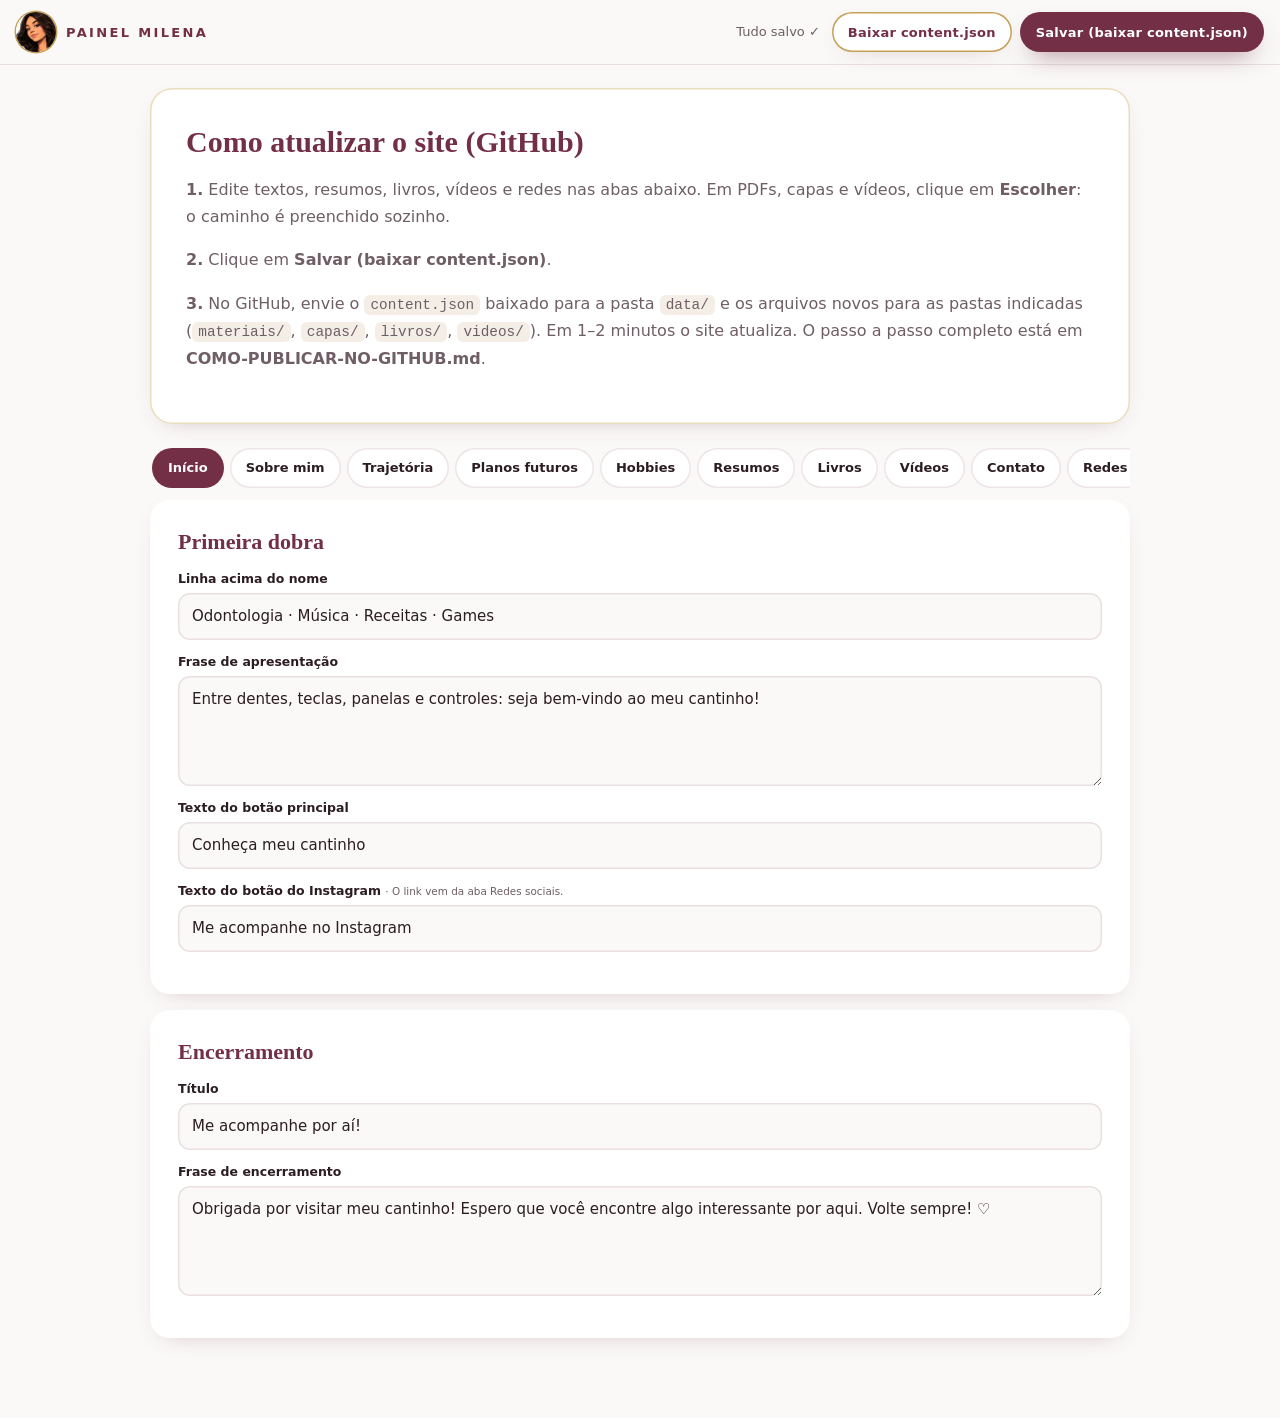
==== admin.html @ fe038698 "primeira versão do site" ====
<!doctype html>
<html lang="pt-BR">
<head>
<meta charset="utf-8">
<meta name="viewport" content="width=device-width, initial-scale=1">
<title>Painel · Milena Heringer</title>
<meta name="robots" content="noindex, nofollow">
<meta http-equiv="Content-Security-Policy" content="default-src 'self'; script-src 'self' https://cdn.jsdelivr.net; style-src 'self' 'unsafe-inline' https://fonts.googleapis.com; font-src https://fonts.gstatic.com; img-src 'self' data: blob: https://i.ytimg.com https://*.supabase.co; connect-src 'self' https://*.supabase.co wss://*.supabase.co https://cdn.jsdelivr.net; frame-src 'none'; object-src 'none'; base-uri 'self'; form-action 'self'">
<link rel="icon" href="assets/favicon.svg" type="image/svg+xml">
<link rel="stylesheet" href="https://fonts.googleapis.com/css2?family=Caveat:wght@700&family=Fraunces:opsz,wght@9..144,600&family=Montserrat:wght@400;500;600;700;800&display=swap">
<link rel="stylesheet" href="css/styles.css?v=5">
<link rel="stylesheet" href="css/admin.css?v=5">
</head>
<body class="admin">
  <header class="a-top">
    <a class="brand" href="index.html" title="Ver o site">
      <span class="brand-dot"><img src="assets/avatar-96.webp" alt="" width="40" height="40"></span>
      <span class="brand-name">Painel <b>Milena</b></span>
    </a>
    <div class="a-actions" id="a-actions" hidden>
      <span class="a-status" id="a-status" aria-live="polite"></span>
      <button class="btn btn-ghost btn-sm" id="btn-export" type="button">Baixar content.json</button>
      <button class="btn btn-wine btn-sm" id="btn-save" type="button">Salvar alterações</button>
      <button class="btn btn-ghost btn-sm" id="btn-logout" type="button" hidden>Sair</button>
    </div>
  </header>

  <main class="a-main">
    <section class="a-card a-login" id="view-login" hidden>
      <h1>Entrar no painel</h1>
      <p>Use o e-mail e a senha cadastrados no Supabase.</p>
      <form id="login-form" autocomplete="on">
        <label>E-mail<input type="email" name="email" required autocomplete="username"></label>
        <label>Senha<input type="password" name="password" required autocomplete="current-password"></label>
        <button class="btn btn-wine" type="submit">Entrar</button>
        <p class="a-error" id="login-error" role="alert"></p>
      </form>
    </section>

    <section class="a-card a-notice" id="view-setup" hidden>
      <h1>Como atualizar o site (GitHub)</h1>
      <p><b>1.</b> Edite textos, resumos, livros, vídeos e redes nas abas abaixo. Em PDFs, capas e vídeos, clique em <b>Escolher</b>: o caminho é preenchido sozinho.</p>
      <p><b>2.</b> Clique em <b>Salvar (baixar content.json)</b>.</p>
      <p><b>3.</b> No GitHub, envie o <code>content.json</code> baixado para a pasta <code>data/</code> e os arquivos novos para as pastas indicadas (<code>materiais/</code>, <code>capas/</code>, <code>livros/</code>, <code>videos/</code>). Em 1–2 minutos o site atualiza. O passo a passo completo está em <b>COMO-PUBLICAR-NO-GITHUB.md</b>.</p>
      <button class="btn btn-wine btn-sm" id="btn-demo" type="button">Editar mesmo assim</button>
    </section>

    <section id="view-editor" hidden>
      <nav class="a-tabs" id="a-tabs" role="tablist" aria-label="Seções do site"></nav>
      <div class="a-panel" id="a-panel" role="tabpanel"></div>
    </section>
  </main>

  <div class="a-toast" id="a-toast" role="status" aria-live="polite"></div>
  <script type="module" src="js/admin.js?v=5"></script>
</body>
</html>
---- css/styles.css ----
/* ───────────────────────── Milena Heringer · identidade ───────────────────────── */
:root {
  --off: #FAF9F7;
  --paper: #FFFFFF;
  --cream: #F4EEE7;
  --blush: #F4E7E9;
  --rose: #D9AEB8;
  --wine: #722F45;
  --wine-2: #5C2337;
  --wine-3: #3F1724;
  --gold: #C5A15A;
  --gold-2: #A8843F;
  --gold-soft: #EADCBC;
  --ink: #2C1D23;
  --muted: #6F5E65;
  --line: rgba(114, 47, 69, .12);
  --shadow: 0 18px 50px -24px rgba(114, 47, 69, .35);
  --shadow-sm: 0 8px 24px -14px rgba(114, 47, 69, .35);
  --r: 22px;
  --f-sans: 'Montserrat', system-ui, -apple-system, 'Segoe UI', sans-serif;
  --f-serif: 'Fraunces', Georgia, 'Times New Roman', serif;
  --f-hand: 'Caveat', 'Segoe Print', cursive;
  --ease: cubic-bezier(.22, .8, .24, 1);
  --nav-h: 68px;
}
*, *::before, *::after { box-sizing: border-box; }
html { scroll-behavior: smooth; scroll-padding-top: calc(var(--nav-h) + 8px); -webkit-text-size-adjust: 100%; }
body {
  margin: 0; background: var(--off); color: var(--ink);
  font: 400 16px/1.7 var(--f-sans); overflow-x: hidden;
  -webkit-font-smoothing: antialiased; text-rendering: optimizeLegibility;
}
img, svg, canvas { display: block; max-width: 100%; }
img { height: auto; }
a { color: var(--wine); }
button { font: inherit; color: inherit; }
::selection { background: var(--gold-soft); color: var(--wine-3); }
:focus-visible { outline: 2.5px solid var(--gold); outline-offset: 3px; border-radius: 8px; }
[hidden] { display: none !important; }
.sr-only { position: absolute; width: 1px; height: 1px; overflow: hidden; clip: rect(0 0 0 0); white-space: nowrap; }
.skip { position: fixed; left: 12px; top: -60px; z-index: 100; background: var(--wine); color: #fff; padding: 10px 16px; border-radius: 999px; text-decoration: none; transition: top .2s; }
.skip:focus { top: 12px; }
.wrap { width: min(1160px, 100% - 32px); margin-inline: auto; }
.section { position: relative; padding: clamp(72px, 11vw, 132px) 0; }
.ic { width: 1em; height: 1em; fill: none; stroke: currentColor; stroke-width: 1.6; stroke-linecap: round; stroke-linejoin: round; flex: none; }
.ic .g { stroke: var(--gold); }
.ic .gf { fill: var(--gold); stroke: none; }
.ic .gfw { fill: currentColor; stroke: none; }

/* ── type ── */
.eyebrow { margin: 0 0 14px; font: 700 12px/1.2 var(--f-sans); letter-spacing: .22em; text-transform: uppercase; color: var(--gold-2); display: inline-flex; align-items: center; gap: 10px; }
.eyebrow::before { content: ""; width: 26px; height: 1.5px; background: currentColor; }
.title { margin: 0 0 18px; font: 600 clamp(30px, 5.2vw, 52px)/1.12 var(--f-serif); color: var(--wine); letter-spacing: -.01em; text-wrap: balance; }
.lead, .lead-block p { margin: 0 0 12px; color: var(--muted); font-size: clamp(16px, 1.6vw, 18px); max-width: 64ch; text-wrap: pretty; }
.hand { font-family: var(--f-hand); font-weight: 700; }
.sec-head { margin-bottom: clamp(32px, 5vw, 56px); }
.sec-head.light .title, .sec-head.light .lead { color: #fff; }
.sec-head.light .lead { color: rgba(255, 255, 255, .82); }
.sec-head.light .eyebrow { color: var(--gold-soft); }

/* ── progress + loader ── */
.progress { position: fixed; inset: 0 0 auto; height: 3px; z-index: 60; pointer-events: none; }
.progress span { display: block; height: 100%; background: linear-gradient(90deg, var(--gold), var(--wine)); transform-origin: 0 50%; transform: scaleX(0); }
.loader { position: fixed; inset: 0; z-index: 90; display: grid; place-items: center; background: var(--off); transition: opacity .6s var(--ease), visibility .6s; }
.loader svg { width: 64px; height: 64px; transform: rotate(-90deg); }
.loader circle { fill: none; stroke: var(--gold); stroke-width: 2; stroke-dasharray: 277; stroke-dashoffset: 277; animation: ring 1.1s var(--ease) forwards, spin 1.4s linear .9s infinite; transform-origin: center; }
.is-loaded .loader { opacity: 0; visibility: hidden; }
@keyframes ring { to { stroke-dashoffset: 40; } }
@keyframes spin { to { transform: rotate(360deg); } }

/* ── nav ── */
.nav {
  position: fixed; inset: 0 0 auto; z-index: 50; height: var(--nav-h);
  display: flex; align-items: center; justify-content: space-between; gap: 16px;
  padding: 0 max(16px, env(safe-area-inset-left)) 0 max(16px, env(safe-area-inset-left));
  transition: background .35s, box-shadow .35s, backdrop-filter .35s;
}
.nav.scrolled { background: rgba(250, 249, 247, .86); backdrop-filter: blur(14px) saturate(1.2); -webkit-backdrop-filter: blur(14px) saturate(1.2); box-shadow: 0 1px 0 var(--line); }
.brand { display: flex; align-items: center; gap: 10px; text-decoration: none; color: var(--wine); position: relative; z-index: 2; }
.brand-dot { width: 40px; height: 40px; border-radius: 50%; overflow: hidden; background: #fff; box-shadow: 0 0 0 1.5px var(--gold); }
.brand-name { font: 600 13px/1 var(--f-sans); letter-spacing: .18em; text-transform: uppercase; }
.brand-name b { font-weight: 800; }
.menu { display: flex; gap: 2px; }
.menu a { position: relative; padding: 8px 12px; font: 600 13px/1 var(--f-sans); color: var(--ink); text-decoration: none; border-radius: 999px; transition: color .25s, background .25s; }
.menu a::after { content: ""; position: absolute; left: 50%; bottom: 2px; width: 5px; height: 5px; background: var(--gold); transform: translateX(-50%) rotate(45deg) scale(0); transition: transform .3s var(--ease); }
.menu a:hover { color: var(--wine); background: rgba(114, 47, 69, .06); }
.menu a.active { color: var(--wine); }
.menu a.active::after { transform: translateX(-50%) rotate(45deg) scale(1); }
.burger { display: none; position: relative; z-index: 2; width: 44px; height: 44px; border: 0; background: #fff; border-radius: 50%; box-shadow: var(--shadow-sm); cursor: pointer; }
.burger span { position: absolute; left: 13px; right: 13px; height: 2px; background: var(--wine); border-radius: 2px; transition: transform .35s var(--ease), opacity .2s; }
.burger span:nth-child(1) { top: 15px; } .burger span:nth-child(2) { top: 21px; } .burger span:nth-child(3) { top: 27px; right: 19px; }
.menu-open .burger span:nth-child(1) { transform: translateY(6px) rotate(45deg); }
.menu-open .burger span:nth-child(2) { opacity: 0; }
.menu-open .burger span:nth-child(3) { transform: translateY(-6px) rotate(-45deg); right: 13px; }

@media (max-width: 1040px) {
  .burger { display: block; }
  .menu {
    position: fixed; inset: 0; z-index: 1; flex-direction: column; justify-content: center; gap: 4px;
    padding: 90px 28px 40px; background: var(--off);
    background-image: radial-gradient(circle at 85% 10%, var(--blush), transparent 45%);
    opacity: 0; visibility: hidden; transition: opacity .35s var(--ease), visibility .35s;
  }
  .menu a { font: 600 clamp(26px, 7vw, 34px)/1.15 var(--f-serif); padding: 10px 6px; color: var(--wine); transform: translateY(14px); opacity: 0; transition: transform .45s var(--ease), opacity .45s; border-radius: 12px; }
  .menu a::after { left: auto; right: 8px; top: 50%; bottom: auto; transform: translateY(-50%) rotate(45deg) scale(0); }
  .menu a.active::after { transform: translateY(-50%) rotate(45deg) scale(1); }
  .menu-open .menu { opacity: 1; visibility: visible; }
  .menu-open .menu a { transform: none; opacity: 1; }
  .menu-open .menu a:nth-child(2) { transition-delay: .03s; } .menu-open .menu a:nth-child(3) { transition-delay: .06s; }
  .menu-open .menu a:nth-child(4) { transition-delay: .09s; } .menu-open .menu a:nth-child(5) { transition-delay: .12s; }
  .menu-open .menu a:nth-child(6) { transition-delay: .15s; } .menu-open .menu a:nth-child(7) { transition-delay: .18s; }
  .menu-open .menu a:nth-child(8) { transition-delay: .21s; }
  .menu-open { overflow: hidden; }
}

/* ── buttons ── */
.btn {
  --bg: var(--wine); position: relative; display: inline-flex; align-items: center; justify-content: center; gap: 10px;
  min-height: 52px; padding: 0 24px; border-radius: 999px; border: 0; cursor: pointer;
  font: 700 14px/1 var(--f-sans); letter-spacing: .02em; text-decoration: none; isolation: isolate; overflow: hidden;
  transition: transform .35s var(--ease), box-shadow .35s var(--ease), color .3s, background .3s;
}
.btn .ic { font-size: 18px; transition: transform .35s var(--ease); }
.btn-wine { background: var(--wine); color: #fff; box-shadow: 0 12px 26px -12px rgba(114, 47, 69, .7); }
.btn-wine::before { content: ""; position: absolute; inset: 0; z-index: -1; background: var(--wine-2); transform: translateY(101%); transition: transform .4s var(--ease); }
.btn-wine:hover::before { transform: none; }
.btn-wine:hover .ic { transform: translateX(4px); }
.btn-ghost { background: #fff; color: var(--wine); box-shadow: inset 0 0 0 1.5px var(--gold), var(--shadow-sm); }
.btn-ghost:hover { background: var(--gold); color: #fff; }
.btn:hover { transform: translateY(-2px); }
.btn:active { transform: translateY(0) scale(.98); }
.btn-sm { min-height: 40px; padding: 0 16px; font-size: 13px; }
.btn-ic { display: inline-flex; }

/* ── hero ── */
.hero { position: relative; min-height: 100svh; display: grid; align-items: center; padding: calc(var(--nav-h) + 28px) 0 72px; overflow: hidden;
  background: radial-gradient(ellipse 70% 60% at 50% 42%, #fff 0%, rgba(255, 255, 255, 0) 70%), var(--off); }
.hero-pattern { position: absolute; inset: -20%; opacity: .5; pointer-events: none;
  background-image: url("../assets/pattern.svg"); background-size: 260px; animation: drift 60s linear infinite;
  -webkit-mask-image: radial-gradient(circle at 50% 45%, transparent 22%, #000 70%); mask-image: radial-gradient(circle at 50% 45%, transparent 22%, #000 70%); }
@keyframes drift { to { transform: translate(260px, -260px); } }
.hero-inner { position: relative; width: min(1160px, 100% - 32px); margin-inline: auto; display: grid; gap: clamp(28px, 5vw, 64px); justify-items: center; text-align: center; }
.portrait { --s: min(68vw, 380px); position: relative; width: var(--s); height: var(--s); }
.portrait-glow { position: absolute; inset: -30%; border-radius: 50%; background: radial-gradient(circle, rgba(114, 47, 69, .12), rgba(114, 47, 69, 0) 62%); }
.portrait-disc { position: absolute; inset: 0; border-radius: 50%; background: #fff; box-shadow: 0 30px 70px -30px rgba(114, 47, 69, .45); transform: scale(.9); opacity: 0; transition: transform 1.1s var(--ease), opacity .9s; }
.portrait-ring, .portrait-orbit { position: absolute; inset: -4.5%; width: 109%; height: 109%; overflow: visible; transform: rotate(-90deg); }
.portrait-ring circle { fill: none; stroke: var(--gold); stroke-width: 1.1; stroke-linecap: round; stroke-dasharray: 616; stroke-dashoffset: 616; transition: stroke-dashoffset 1.6s var(--ease) .25s; }
.portrait-orbit { inset: -8%; width: 116%; height: 116%; animation: orbit 80s linear infinite; }
.portrait-orbit circle { fill: none; stroke: var(--gold); stroke-width: .8; stroke-dasharray: .1 6; stroke-linecap: round; opacity: 0; transition: opacity 1.2s 1.2s; }
@keyframes orbit { to { transform: rotate(270deg); } }
.doll { position: absolute; inset: 0; width: 100%; height: 100%; opacity: 0; transform: translateY(14px); transition: opacity 1.1s var(--ease) .35s, transform 1.4s var(--ease) .3s; }
.orbit { position: absolute; inset: 0; animation: orbit-spin 48s linear infinite; }
.badge > i { display: grid; place-items: center; animation: orbit-spin 48s linear infinite reverse; }
@keyframes orbit-spin { to { transform: rotate(360deg); } }
.badge { position: absolute; left: calc(50% + var(--x) * var(--s)); top: calc(50% + var(--y) * var(--s)); translate: -50% -50%; width: clamp(44px, 12vw, 58px); aspect-ratio: 1; display: grid; place-items: center; border-radius: 50%; background: #fff; color: var(--wine);
  box-shadow: inset 0 0 0 1.2px rgba(197, 161, 90, .9), 0 10px 26px -12px rgba(114, 47, 69, .45); font-size: clamp(22px, 5.6vw, 28px);
  opacity: 0; transform: scale(.7); transition: opacity .7s var(--ease), transform .9s var(--ease); }
.badge .ic { animation: bob 5s ease-in-out infinite; }
/* four badges evenly placed on a circle (radius .62 × portrait size) */
.b1 { --x: -.41; --y: -.41; } .b2 { --x: .41; --y: -.41; } .b3 { --x: -.41; --y: .41; } .b4 { --x: .41; --y: .41; }
.portrait { margin-block: calc(var(--s) * .2 + 6px); }
.b2 .ic { animation-delay: -1.2s; } .b3 .ic { animation-delay: -2.5s; } .b4 .ic { animation-delay: -3.7s; }
@keyframes bob { 50% { transform: translateY(-4px); } }
.is-loaded .portrait-disc { transform: none; opacity: 1; }
.is-loaded .portrait-ring circle { stroke-dashoffset: 0; }
.is-loaded .portrait-orbit circle { opacity: .6; }
.is-loaded .doll { opacity: 1; transform: none; }
.is-loaded .badge { opacity: 1; transform: none; }
.is-loaded .b1 { transition-delay: 1.3s; } .is-loaded .b2 { transition-delay: 1.5s; } .is-loaded .b3 { transition-delay: 1.7s; } .is-loaded .b4 { transition-delay: 1.9s; }

.hero-text { max-width: 560px; }
.kicker { margin: 0 0 14px; font: 700 11px/1.4 var(--f-sans); letter-spacing: .26em; text-transform: uppercase; color: var(--gold-2); }
.name { margin: 0; font: 800 clamp(40px, 13.4vw, 100px)/1.04 var(--f-sans); letter-spacing: .04em; text-transform: uppercase; color: var(--wine); white-space: nowrap; }
.name span { display: block; width: max-content; margin-inline: auto; }
@media (min-width: 900px) { .name span { margin-inline: 0; } }
.js .name span { opacity: 0; transform: translateY(.35em); transition: opacity 1s var(--ease), transform 1.1s var(--ease); }
.js .name span:nth-child(2) { transition-delay: .14s; }
.is-loaded .name span { opacity: 1; transform: none; }
.rule { display: flex; align-items: center; gap: 12px; margin: 22px auto 20px; width: min(100%, 420px); }
.rule i { flex: 1; height: 1.5px; background: var(--gold); transform: scaleX(0); transition: transform 1s var(--ease) .6s; }
.rule i:first-child { transform-origin: 100% 50%; } .rule i:last-child { transform-origin: 0 50%; }
.rule b { width: 9px; height: 9px; background: var(--gold); transform: rotate(45deg) scale(0); transition: transform .6s var(--ease) 1.1s; }
.is-loaded .rule i { transform: none; } .is-loaded .rule b { transform: rotate(45deg); }
.phrase { margin: 0 auto 28px; font: 500 italic clamp(19px, 2.6vw, 25px)/1.45 var(--f-serif); color: var(--ink); max-width: 30ch; text-wrap: balance; }
.hero-cta { display: flex; flex-wrap: wrap; gap: 12px; justify-content: center; }
.hero-cta .btn { flex: 1 1 220px; max-width: 300px; }
.scroll-hint { position: absolute; left: 50%; bottom: 22px; width: 26px; height: 42px; margin-left: -13px; border-radius: 20px; box-shadow: inset 0 0 0 1.5px var(--gold); }
.scroll-hint span { position: absolute; left: 50%; top: 9px; width: 4px; height: 8px; margin-left: -2px; border-radius: 2px; background: var(--wine); animation: wheel 2s var(--ease) infinite; }
@media (max-width: 899px) { .scroll-hint { display: none; } }
@keyframes wheel { 0% { opacity: 0; transform: translateY(-4px); } 30% { opacity: 1; } 80%, 100% { opacity: 0; transform: translateY(12px); } }

@media (min-width: 900px) {
  .hero-inner { grid-template-columns: minmax(0, 1fr) minmax(0, 1.05fr); justify-items: start; text-align: left; align-items: center; }
  .portrait { --s: min(30vw, 440px); justify-self: center; }
  .name { font-size: clamp(56px, 6.6vw, 104px); }
  .rule { margin-left: 0; }
  .phrase { margin-left: 0; }
  .hero-cta { justify-content: flex-start; }
}

/* ── reveal on scroll ── */
.js .reveal { opacity: 0; transform: translateY(26px); transition: opacity .9s var(--ease), transform .9s var(--ease); }
.js .reveal.in { opacity: 1; transform: none; }

/* ── about / diary ── */
.about { background: linear-gradient(var(--off), var(--cream)); }
.about-grid { display: grid; gap: clamp(40px, 6vw, 72px); align-items: start; }
.polaroid { position: relative; margin: 0 auto; width: min(82%, 380px); padding: 14px 14px 56px; background: #fff; box-shadow: var(--shadow); transform: rotate(-3deg); transition: transform .6s var(--ease); }
.js .polaroid.reveal { transform: rotate(-3deg) translateY(26px); }
.js .polaroid.reveal.in { transform: rotate(-3deg); }
.polaroid:hover, .js .polaroid.reveal.in:hover { transform: rotate(-1deg) translateY(-4px); }
.polaroid img { width: 100%; aspect-ratio: 4 / 5; object-fit: cover; object-position: 50% 18%; background: var(--blush); }
.polaroid figcaption { position: absolute; left: 0; right: 0; bottom: 12px; text-align: center; font: 700 26px/1 var(--f-hand); color: var(--wine); }
.tape { position: absolute; top: -14px; left: 50%; width: 110px; height: 30px; margin-left: -55px; transform: rotate(4deg); background: rgba(197, 161, 90, .38);
  -webkit-mask: linear-gradient(90deg, transparent 0 4px, #000 4px calc(100% - 4px), transparent 0); mask: linear-gradient(90deg, transparent 0 4px, #000 4px calc(100% - 4px), transparent 0); }
.diary { position: relative; padding: clamp(26px, 4vw, 48px); background: #fff; border-radius: 6px 26px 26px 6px; box-shadow: var(--shadow);
  background-image: repeating-linear-gradient(transparent 0 33px, rgba(114, 47, 69, .07) 33px 34px); background-position: 0 14px; }
.diary::before { content: ""; position: absolute; left: 22px; top: 0; bottom: 0; width: 1.5px; background: rgba(217, 174, 184, .8); }
.diary > * { position: relative; padding-left: 18px; }
.diary h2 { margin: 0 0 8px; font-size: clamp(40px, 7vw, 58px); line-height: 1; color: var(--wine); }
.diary-text p { margin: 0 0 14px; line-height: 34px; color: var(--ink); }
.diary-text p:first-child::first-letter { font: 600 2.4em/1 var(--f-serif); color: var(--wine); float: left; margin: 2px 8px 0 0; }
.stickers { display: flex; flex-wrap: wrap; gap: 10px; list-style: none; margin: 22px 0 10px; }
.stickers li { padding: 7px 14px; border-radius: 999px; font: 600 13px/1.2 var(--f-sans); background: var(--blush); color: var(--wine); transform: rotate(var(--rot, 0deg)); transition: transform .35s var(--ease), background .3s; }
.stickers li:nth-child(3n+2) { background: var(--gold-soft); color: var(--wine-3); }
.stickers li:nth-child(3n) { background: #fff; box-shadow: inset 0 0 0 1.5px var(--rose); }
.stickers li:hover { transform: rotate(0) translateY(-3px); }
.sign { margin: 18px 0 0; text-align: right; font: 700 28px/1 var(--f-hand); color: var(--gold-2); }
@media (min-width: 900px) {
  .about-grid { grid-template-columns: minmax(0, 5fr) minmax(0, 7fr); }
  .polaroid { margin-top: 30px; width: min(100%, 420px); position: sticky; top: calc(var(--nav-h) + 40px); }
}

/* ── journey ── */
.journey { background: var(--wine); color: #fff; overflow: hidden; }
.journey::before { content: ""; position: absolute; inset: 0; background: radial-gradient(ellipse 60% 50% at 50% 0%, rgba(255, 255, 255, .1), transparent 70%), radial-gradient(ellipse 70% 60% at 50% 110%, rgba(0, 0, 0, .25), transparent 70%); }
.journey-pattern { position: absolute; inset: 0; opacity: .09; background-image: url("../assets/pattern-light.svg"); background-size: 220px; }
.journey .wrap { position: relative; }
.timeline { position: relative; display: grid; gap: 22px; }
.tl-card { position: relative; padding: 26px; border-radius: var(--r); background: rgba(255, 255, 255, .06); box-shadow: inset 0 0 0 1px rgba(255, 255, 255, .12);
  backdrop-filter: blur(4px); transition: transform .45s var(--ease), background .4s, box-shadow .4s; }
.tl-card:hover { transform: translateY(-4px); background: rgba(255, 255, 255, .09); box-shadow: inset 0 0 0 1px rgba(197, 161, 90, .55); }
.tl-ic { width: 52px; height: 52px; border-radius: 16px; display: grid; place-items: center; font-size: 26px; color: var(--wine); background: #fff; margin-bottom: 18px; box-shadow: 0 10px 24px -10px rgba(0, 0, 0, .5); }
.tl-tag { display: block; margin-bottom: 6px; font: 700 11px/1.3 var(--f-sans); letter-spacing: .2em; text-transform: uppercase; color: var(--gold-soft); }
.tl-card h3 { margin: 0 0 10px; font: 600 clamp(21px, 2.4vw, 26px)/1.25 var(--f-serif); color: #fff; }
.tl-card p { margin: 0; color: rgba(255, 255, 255, .82); }
.tl-feature { background: #fff; color: var(--ink); box-shadow: 0 30px 60px -30px rgba(0, 0, 0, .6); }
.tl-feature:hover { background: #fff; box-shadow: 0 30px 60px -30px rgba(0, 0, 0, .6), inset 0 0 0 1.5px var(--gold); }
.tl-feature h3 { color: var(--wine); } .tl-feature p { color: var(--muted); } .tl-feature .tl-tag { color: var(--gold-2); }
.tl-feature .tl-ic { background: var(--wine); color: #fff; }
.seal { position: relative; margin: 0 0 14px; float: right; display: inline-flex; align-items: center; gap: 8px; padding: 8px 14px; border-radius: 999px;
  background: linear-gradient(135deg, var(--gold), var(--gold-2)); color: #fff; font: 700 11px/1 var(--f-sans); letter-spacing: .08em; text-transform: uppercase; box-shadow: 0 8px 18px -8px rgba(168, 132, 63, .9); }
.seal .ic { font-size: 14px; }
.counter { display: flex; align-items: baseline; gap: 12px; margin: 2px 0 16px; }
.counter strong { font: 800 clamp(64px, 10vw, 96px)/.9 var(--f-sans); color: var(--gold); }
.counter span { font: 600 16px/1.3 var(--f-sans); color: #fff; max-width: 18ch; }
.unis { display: grid; grid-template-columns: repeat(auto-fit, minmax(150px, 1fr)); gap: 12px; margin-top: 18px; }
.uni { padding: 16px; border-radius: 16px; background: rgba(255, 255, 255, .95); color: var(--ink); transition: transform .35s var(--ease); }
.uni:hover { transform: translateY(-3px) rotate(-.6deg); }
.uni b { display: block; font: 800 18px/1.15 var(--f-sans); color: var(--wine); letter-spacing: .02em; }
.uni small { display: block; margin-top: 4px; font-size: 12.5px; line-height: 1.35; color: var(--muted); }
.uni em { display: inline-block; margin-top: 8px; padding: 4px 9px; border-radius: 999px; font: 700 10.5px/1 var(--f-sans); font-style: normal; letter-spacing: .06em; color: var(--gold-2); background: #FBF4E4; }
.partner { display: flex; align-items: center; gap: 18px; flex-wrap: wrap; }
.partner-logo { width: 72px; height: 72px; border-radius: 18px; background: #fff; display: grid; place-items: center; overflow: hidden; color: var(--wine); font-size: 36px; }
.partner-logo img { width: 100%; height: 100%; object-fit: contain; padding: 8px; }
.partner-body { flex: 1 1 200px; }
.role { color: #fff; font-weight: 800; }
.coupon { position: relative; margin-top: 20px; display: flex; align-items: center; gap: 14px 18px; flex-wrap: wrap; padding: 18px 20px; border-radius: 18px;
  background: #fff; color: var(--ink); box-shadow: 0 20px 40px -24px rgba(0, 0, 0, .6); }
.coupon::before, .coupon::after { content: ""; position: absolute; top: 50%; width: 18px; height: 18px; margin-top: -9px; border-radius: 50%; background: var(--wine); }
.coupon::before { left: -9px; } .coupon::after { right: -9px; }
.coupon-main { flex: 1 1 180px; padding-left: 4px; border-left: 0; }
.coupon-label { display: block; font: 700 10.5px/1.2 var(--f-sans); letter-spacing: .18em; text-transform: uppercase; color: var(--gold-2); }
.coupon-code { display: inline-block; margin: 6px 0 4px; padding: 4px 12px; border-radius: 10px; border: 1.5px dashed var(--gold); font: 800 clamp(20px, 3vw, 26px)/1.2 var(--f-sans); letter-spacing: .12em; color: var(--wine); }
.coupon small { display: block; font-size: 13px; line-height: 1.45; color: var(--muted); }
.coupon-copy.done { background: var(--gold-2); }
.partner-link { margin-top: 14px; }
@media (min-width: 900px) {
  .timeline { grid-template-columns: repeat(6, 1fr); }
  .tl-tech { grid-column: span 2; }
  .tl-approvals { grid-column: span 4; }
  .tl-contest { grid-column: span 3; }
  .tl-contest h3 { font-size: clamp(22px, 2.4vw, 30px); }
  .tl-partner { grid-column: span 3; }
  .tl-approvals .unis { grid-template-columns: repeat(2, 1fr); }
}

/* ── future ── */
.future { background: var(--off); overflow: hidden; }
.future-grid { display: grid; gap: clamp(36px, 6vw, 80px); align-items: center; }
.future-text p { margin: 0 0 14px; color: var(--ink); max-width: 60ch; }
.future-text p:last-of-type { font: 500 italic 20px/1.5 var(--f-serif); color: var(--wine); }
.future-art { position: relative; aspect-ratio: 500 / 520; width: min(100%, 520px); margin-inline: auto; }
.future-art svg { width: 100%; height: 100%; overflow: visible; }
.future-art .path { fill: none; stroke: var(--gold); stroke-width: 2; stroke-dasharray: 4 8; stroke-linecap: round; }
.future-art .draw { stroke-dasharray: var(--len); stroke-dashoffset: var(--len); transition: stroke-dashoffset 2.2s var(--ease); }
.future-art.in .draw { stroke-dashoffset: 0; }
.future-art .step { opacity: 0; transform: translateY(8px); transition: opacity .7s var(--ease), transform .7s var(--ease); }
.future-art.in .step { opacity: 1; transform: none; }
.step-label { font: 600 13px/1.3 var(--f-sans); color: var(--wine); background: rgba(255, 255, 255, .9); padding: 5px 9px; border-radius: 10px; display: inline-block; box-shadow: 0 4px 12px -6px rgba(114, 47, 69, .35); }
.step-label.dream { background: var(--wine); color: #fff; font-weight: 700; }
.plan-card { margin-top: 26px; display: flex; align-items: center; gap: 16px; padding: 18px 20px; border-radius: 18px; background: #fff; text-decoration: none; color: var(--ink);
  box-shadow: inset 0 0 0 1.5px var(--gold-soft), var(--shadow-sm); transition: transform .35s var(--ease), box-shadow .35s; }
.plan-card:hover { transform: translateY(-3px); box-shadow: inset 0 0 0 1.5px var(--gold), var(--shadow); }
.plan-card b { display: block; color: var(--wine); font-weight: 700; }
.plan-card small { display: block; color: var(--muted); font-size: 13.5px; line-height: 1.45; }
.plan-ic { width: 48px; height: 48px; flex: none; border-radius: 14px; display: grid; place-items: center; background: var(--wine); color: #fff; font-size: 24px; }
.plan-ic .ic .gf { fill: var(--gold-soft); }
.plan-go { margin-left: auto; color: var(--gold-2); font-size: 20px; }
@media (min-width: 900px) { .future-grid { grid-template-columns: 1fr 1fr; } }

/* ── hobbies (bento) ── */
.hobbies { background: linear-gradient(var(--off), var(--blush) 140%); }
.bento { display: grid; gap: 16px; grid-template-columns: 1fr; }
.hobby { position: relative; overflow: hidden; padding: 26px; border-radius: var(--r); background: #fff; box-shadow: var(--shadow-sm);
  transition: transform .45s var(--ease), box-shadow .45s var(--ease); isolation: isolate; }
.hobby:hover { transform: translateY(-5px); box-shadow: var(--shadow); }
.hobby::after { content: ""; position: absolute; z-index: -1; width: 220px; height: 220px; right: -70px; top: -70px; border-radius: 50%; background: var(--blush); transition: transform .6s var(--ease); }
.hobby:hover::after { transform: scale(1.15); }
.hobby-ic { width: 60px; height: 60px; border-radius: 18px; display: grid; place-items: center; font-size: 32px; color: var(--wine); background: #fff; box-shadow: inset 0 0 0 1.5px var(--gold-soft); margin-bottom: 18px; transition: transform .5s var(--ease); }
.hobby:hover .hobby-ic { transform: rotate(-8deg) scale(1.06); }
.hobby h3 { margin: 0 0 10px; font: 600 26px/1.15 var(--f-serif); color: var(--wine); }
.hobby p { margin: 0; color: var(--muted); font-size: 15.5px; }
.hobby-fun { margin-top: 18px; }
.hobby--wine { background: var(--wine); }
.hobby--wine::after { background: rgba(255, 255, 255, .06); }
.hobby--wine h3 { color: #fff; } .hobby--wine p { color: rgba(255, 255, 255, .82); }
.hobby--wine .hobby-ic { background: rgba(255, 255, 255, .1); color: #fff; box-shadow: inset 0 0 0 1.5px rgba(197, 161, 90, .6); }
.hobby--cream { background: var(--cream); } .hobby--cream::after { background: #fff; }
.keys { display: flex; gap: 4px; height: 78px; user-select: none; -webkit-user-select: none; touch-action: manipulation; }
.key { flex: 1; position: relative; border: 0; border-radius: 0 0 8px 8px; background: #fff; box-shadow: inset 0 -4px 0 rgba(114, 47, 69, .12), 0 2px 6px rgba(0, 0, 0, .15); cursor: pointer; transition: transform .08s, background .2s; }
.key span { position: absolute; left: 0; right: 0; bottom: 7px; font: 700 10px/1 var(--f-sans); color: var(--wine); opacity: .55; }
.key.on, .key:active { transform: translateY(2px); background: var(--gold-soft); }
.hint { display: block; margin-top: 8px; font: 700 18px/1 var(--f-hand); color: var(--gold-soft); }
.hobby--cream .hint, .hobby:not(.hobby--wine) .hint { color: var(--gold-2); }
.pad-btns { display: flex; gap: 10px; }
.pad-btns button { width: 42px; height: 42px; border-radius: 50%; border: 0; cursor: pointer; font: 800 13px/1 var(--f-sans); color: #fff; background: var(--wine); box-shadow: 0 4px 0 var(--wine-3); transition: transform .08s, box-shadow .08s; }
.pad-btns button:nth-child(2) { background: var(--gold); box-shadow: 0 4px 0 var(--gold-2); }
.pad-btns button:nth-child(3) { background: var(--rose); box-shadow: 0 4px 0 #b88893; }
.pad-btns button:active, .pad-btns button.on { transform: translateY(4px); box-shadow: 0 0 0 transparent; }
.pad-score { margin-left: auto; align-self: center; font: 700 22px/1 var(--f-hand); color: var(--wine); }
/* tooth-brushing mini game */
.tooth-game { max-width: 460px; margin-top: 16px; border-radius: 18px; background: #fff; box-shadow: inset 0 0 0 1.5px var(--gold-soft); overflow: hidden; }
.tg-svg { width: 100%; height: auto; touch-action: none; cursor: grab; user-select: none; -webkit-user-select: none; }
.brushing .tg-svg { cursor: grabbing; }
.tg-brush { transition: transform .45s var(--ease); filter: drop-shadow(0 4px 6px rgba(114, 47, 69, .25)); }
.brushing .tg-brush { transition: none; }
[data-spot] { transform-box: fill-box; transform-origin: center; transition: opacity .2s, transform .2s; }
.tg-face { transition: opacity .5s var(--ease); }
.tg-face.happy, .tg-sparkles { opacity: 0; }
.clean .tg-face.sad { opacity: 0; } .clean .tg-face.happy { opacity: 1; }
.tg-sparkles path { transform-box: fill-box; transform-origin: center; }
.clean .tg-sparkles { opacity: 1; transition: opacity .6s; }
.clean .tg-sparkles path { animation: twinkle 1.6s ease-in-out infinite; }
.clean .tg-sparkles path:nth-child(2) { animation-delay: -.4s; } .clean .tg-sparkles path:nth-child(3) { animation-delay: -.8s; } .clean .tg-sparkles path:nth-child(4) { animation-delay: -1.2s; }
@keyframes twinkle { 50% { transform: scale(.55) rotate(20deg); opacity: .5; } }
.clean .tg-tooth { animation: happy-hop .6s var(--ease) 2; transform-origin: 160px 150px; }
@keyframes happy-hop { 50% { transform: translateY(-8px); } }
.tg-bubble { fill: #fff; stroke: rgba(114, 47, 69, .25); stroke-width: .8; animation: bubble .9s ease-out forwards; transform-box: fill-box; transform-origin: center; }
@keyframes bubble { from { opacity: .95; } to { opacity: 0; transform: translateY(-12px) scale(1.4); } }
.tg-bar { display: flex; align-items: center; gap: 10px; padding: 10px 14px 14px; }
.tg-msg { flex: 1; font: 700 19px/1.2 var(--f-hand); color: var(--wine); }
.tg-btn { flex: none; min-height: 38px; padding: 0 14px; border: 0; border-radius: 999px; background: var(--wine); color: #fff; font: 700 12.5px/1 var(--f-sans); cursor: pointer; transition: background .25s; }
.tg-btn:hover { background: var(--wine-2); }
.clean .tg-btn { background: var(--gold-2); }

@media (min-width: 700px) { .bento { grid-template-columns: repeat(2, 1fr); } .hobby[data-hobby="games"] { grid-column: span 2; } }
@media (min-width: 1000px) {
  .bento { grid-template-columns: repeat(6, 1fr); }
  .hobby { grid-column: span 2; order: 3; }
  .hobby[data-hobby="piano"] { grid-column: span 3; order: 1; }
  .hobby[data-hobby="games"] { grid-column: span 3; order: 2; }
}

/* contact & partnerships */
.talk { background: var(--cream); }
.talk-grid { display: grid; gap: 10px; }
.talk-cards { display: grid; gap: 18px; }
.talk-list { display: grid; gap: 12px; grid-template-columns: repeat(auto-fit, minmax(min(100%, 250px), 1fr)); }
.talk-card { display: flex; align-items: center; gap: 14px; padding: 16px 18px; border-radius: 18px; background: #fff; text-decoration: none; color: var(--ink);
  box-shadow: inset 0 0 0 1.5px var(--line), var(--shadow-sm); transition: transform .35s var(--ease), box-shadow .35s; }
.talk-card:hover { transform: translateY(-3px); box-shadow: inset 0 0 0 1.5px var(--gold), var(--shadow); }
.talk-card b { display: block; font-size: 15px; line-height: 1.25; }
.talk-card small { display: block; font-size: 13px; color: var(--muted); word-break: break-all; }
.talk-ic { width: 46px; height: 46px; flex: none; border-radius: 14px; display: grid; place-items: center; font-size: 23px; background: var(--wine); color: #fff; }
.talk-go { margin-left: auto; color: var(--gold-2); font-size: 18px; transition: transform .35s var(--ease); }
.talk-card:hover .talk-go { transform: translateX(4px); }
.partners-box { position: relative; padding: 26px; border-radius: var(--r); background: var(--wine); color: #fff; overflow: hidden; }
.partners-box::after { content: ""; position: absolute; right: -60px; top: -60px; width: 180px; height: 180px; border-radius: 50%; border: 1.5px solid rgba(197, 161, 90, .5); }
.partners-box h3 { margin: 10px 0 8px; font: 600 26px/1.2 var(--f-serif); }
.partners-box p { margin: 0 0 18px; color: rgba(255, 255, 255, .85); }
.partners-ic { width: 46px; height: 46px; border-radius: 14px; display: grid; place-items: center; font-size: 24px; background: #fff; color: var(--wine); }
.partners-box .btn-wine { background: #fff; color: var(--wine); box-shadow: none; }
.partners-box .btn-wine::before { background: var(--gold-soft); }
@media (min-width: 960px) { .talk-cards { grid-template-columns: 1.6fr 1fr; align-items: stretch; } .talk-list { grid-template-columns: 1fr 1fr; } }
.thumb video { width: 100%; height: 100%; object-fit: cover; pointer-events: none; }
.modal-video video { width: 100%; height: 100%; display: block; background: #000; }

/* ── chips + search ── */
.library-tools { display: grid; gap: 16px; margin-bottom: 12px; }
.search { display: flex; align-items: center; gap: 10px; padding: 0 18px; min-height: 54px; border-radius: 999px; background: #fff; box-shadow: inset 0 0 0 1.5px var(--line), var(--shadow-sm); color: var(--wine); font-size: 20px; transition: box-shadow .3s; }
.search:focus-within { box-shadow: inset 0 0 0 1.5px var(--gold), var(--shadow-sm); }
.search input { flex: 1; min-width: 0; border: 0; background: none; font: 500 16px/1 var(--f-sans); color: var(--ink); outline: none; padding: 14px 0; }
.chips { display: flex; gap: 8px; overflow-x: auto; padding: 4px 2px 10px; scrollbar-width: thin; scroll-snap-type: x proximity; -webkit-overflow-scrolling: touch; }
.chip { flex: none; scroll-snap-align: start; display: inline-flex; align-items: center; gap: 8px; min-height: 40px; padding: 0 16px; border-radius: 999px; border: 0; cursor: pointer;
  background: #fff; color: var(--ink); font: 600 13px/1 var(--f-sans); box-shadow: inset 0 0 0 1.5px var(--line); transition: background .25s, color .25s, box-shadow .25s, transform .25s var(--ease); }
.chip:hover { box-shadow: inset 0 0 0 1.5px var(--gold); transform: translateY(-1px); }
.chip[aria-pressed="true"] { background: var(--wine); color: #fff; box-shadow: none; }
.chip small { font-weight: 700; opacity: .6; }
@media (min-width: 900px) { .library-tools { grid-template-columns: minmax(260px, 360px) 1fr; align-items: center; } .chips { flex-wrap: wrap; overflow: visible; } }
.result-count { margin: 6px 0 22px; font-size: 14px; color: var(--muted); }

/* ── study library ── */
.study { background: var(--off); }
.library { display: grid; gap: 18px; grid-template-columns: repeat(auto-fill, minmax(min(100%, 260px), 1fr)); }
.doc { display: flex; flex-direction: column; border-radius: var(--r); background: #fff; box-shadow: var(--shadow-sm); overflow: hidden; transition: transform .45s var(--ease), box-shadow .45s var(--ease); }
.doc:hover { transform: translateY(-5px); box-shadow: var(--shadow); }
.cover { position: relative; aspect-ratio: 16 / 10; overflow: hidden; background: var(--wine); color: #fff; display: flex; flex-direction: column; justify-content: flex-end; padding: 18px 20px; isolation: isolate; }
.cover img { position: absolute; inset: 0; width: 100%; height: 100%; object-fit: cover; z-index: -1; }
.cover--art::before { content: ""; position: absolute; inset: 0; z-index: -1; background: radial-gradient(circle at 85% 15%, rgba(255, 255, 255, .16), transparent 45%), linear-gradient(160deg, var(--c1, var(--wine)), var(--c2, var(--wine-3))); }
.cover--art::after { content: ""; position: absolute; right: -30px; top: -30px; width: 150px; height: 150px; border-radius: 50%; border: 1.5px solid rgba(197, 161, 90, .55); z-index: -1; }
.cover-ic { position: absolute; right: 22px; top: 18px; font-size: 40px; color: rgba(255, 255, 255, .9); transition: transform .6s var(--ease); }
.cover-ic .ic .g { stroke: var(--gold-soft); } .cover-ic .ic .gf { fill: var(--gold-soft); }
.doc:hover .cover-ic { transform: rotate(-10deg) scale(1.08); }
.cover-cat { font: 700 10.5px/1.3 var(--f-sans); letter-spacing: .18em; text-transform: uppercase; color: var(--gold-soft); }
.cover-title { font: 600 22px/1.15 var(--f-serif); margin-top: 6px; text-wrap: balance; }
.doc-body { flex: 1; display: flex; flex-direction: column; gap: 12px; padding: 18px 20px 20px; }
.doc-meta { display: flex; flex-wrap: wrap; gap: 6px 14px; font-size: 12.5px; font-weight: 600; color: var(--gold-2); }
.doc-body p { margin: 0; font-size: 14.5px; line-height: 1.6; color: var(--muted); }
.doc-links { display: flex; flex-wrap: wrap; gap: 6px 14px; font-size: 13.5px; }
.doc-links a { display: inline-flex; align-items: center; gap: 6px; font-weight: 600; text-decoration: none; }
.doc-links a:hover { text-decoration: underline; }
.doc-actions { margin-top: auto; display: flex; gap: 10px; }
.doc-actions .btn { flex: 1; }
.empty { grid-column: 1 / -1; padding: 40px 24px; text-align: center; border-radius: var(--r); background: #fff; box-shadow: inset 0 0 0 1.5px dashed var(--line); color: var(--muted); border: 1.5px dashed var(--rose); }
.empty b { display: block; font: 700 26px/1.2 var(--f-hand); color: var(--wine); margin-bottom: 6px; }
.disclaimer { margin: 30px auto 0; max-width: 62ch; text-align: center; font-size: 13.5px; color: var(--muted); display: flex; gap: 8px; justify-content: center; align-items: center; }
.disclaimer::before { content: "i"; flex: none; width: 20px; height: 20px; border-radius: 50%; display: grid; place-items: center; font: 700 12px/1 var(--f-serif); font-style: italic; color: var(--gold-2); box-shadow: inset 0 0 0 1.3px var(--gold); }

/* ── books / shelf ── */
.books { background: linear-gradient(var(--off), var(--cream)); }
.shelf { position: relative; display: flex; align-items: flex-end; gap: clamp(14px, 3vw, 28px); padding: 30px clamp(14px, 3vw, 32px) 0; overflow-x: auto; scroll-snap-type: x proximity; -webkit-overflow-scrolling: touch; }
.shelf::after { content: ""; position: sticky; }
.shelf-board { height: 18px; margin-top: -2px; border-radius: 4px; background: linear-gradient(#fff, var(--cream)); box-shadow: 0 1px 0 var(--gold-soft), 0 18px 30px -18px rgba(114, 47, 69, .5), inset 0 -2px 0 var(--gold-soft); }
.book { flex: none; scroll-snap-align: start; width: clamp(140px, 36vw, 180px); border: 0; padding: 0; background: none; cursor: pointer; text-align: left; transform-origin: 50% 100%; transition: transform .45s var(--ease); }
.book:hover, .book:focus-visible { transform: translateY(-10px) rotate(-1.5deg); }
.book-cover { position: relative; aspect-ratio: 3 / 4.2; border-radius: 4px 10px 10px 4px; overflow: hidden; box-shadow: 0 18px 30px -16px rgba(44, 29, 35, .55), inset 6px 0 0 rgba(0, 0, 0, .14); background: linear-gradient(150deg, var(--c1, var(--wine)), var(--c2, var(--wine-3))); color: #fff; display: flex; flex-direction: column; justify-content: space-between; padding: 16px 14px 14px 20px; }
.book-cover::before { content: ""; position: absolute; left: 8px; top: 0; bottom: 0; width: 1.5px; background: rgba(255, 255, 255, .25); }
.book-cover img { position: absolute; inset: 0; width: 100%; height: 100%; object-fit: cover; }
.book-cover .bk-area { font: 700 9.5px/1.3 var(--f-sans); letter-spacing: .16em; text-transform: uppercase; color: var(--gold-soft); }
.book-cover .bk-title { font: 600 18px/1.12 var(--f-serif); }
.book-cover .bk-author { font: 600 11px/1.3 var(--f-sans); opacity: .85; }
.book-cover .bk-line { height: 1.5px; width: 40%; background: var(--gold); margin: 8px 0; }
.book-label { margin: 12px 0 0; font: 600 13px/1.35 var(--f-sans); color: var(--ink); }
.book-label small { display: block; color: var(--muted); font-weight: 500; }
.book--slot { cursor: default; }
.book--slot:hover { transform: none; }
.book--slot .book-cover { background: transparent; box-shadow: none; border: 1.5px dashed var(--rose); color: var(--rose); align-items: center; justify-content: center; text-align: center; font: 700 22px/1.1 var(--f-hand); }
.book--slot .book-cover::before { display: none; }

/* ── videos ── */
.videos { background: var(--cream); }
.video-grid { display: grid; gap: 18px; grid-template-columns: repeat(auto-fill, minmax(min(100%, 300px), 1fr)); margin-top: 14px; }
.video { border-radius: var(--r); background: #fff; overflow: hidden; box-shadow: var(--shadow-sm); transition: transform .45s var(--ease), box-shadow .45s; }
.video:hover { transform: translateY(-5px); box-shadow: var(--shadow); }
.thumb { position: relative; display: block; width: 100%; aspect-ratio: 16 / 9; border: 0; padding: 0; cursor: pointer; background: var(--wine-3); overflow: hidden; }
.thumb img { width: 100%; height: 100%; object-fit: cover; transition: transform .7s var(--ease); }
.video:hover .thumb img { transform: scale(1.05); }
.thumb .play { position: absolute; left: 50%; top: 50%; width: 62px; height: 62px; margin: -31px 0 0 -31px; border-radius: 50%; display: grid; place-items: center; background: rgba(255, 255, 255, .95); color: var(--wine); font-size: 26px; box-shadow: 0 10px 30px -8px rgba(0, 0, 0, .5); transition: transform .4s var(--ease); }
.thumb .play .ic { fill: currentColor; margin-left: 3px; }
.video:hover .play { transform: scale(1.1); }
.video-body { padding: 16px 18px 20px; }
.video-body .tag { font: 700 10.5px/1.2 var(--f-sans); letter-spacing: .16em; text-transform: uppercase; color: var(--gold-2); }
.video-body h3 { margin: 6px 0 6px; font: 600 19px/1.3 var(--f-serif); color: var(--wine); }
.video-body p { margin: 0; font-size: 14.5px; color: var(--muted); }

/* ── contact ── */
.contact { background: var(--off); text-align: center; }
.contact::before { content: ""; position: absolute; inset: 0; background: radial-gradient(circle at 50% 30%, #fff, transparent 60%); }
.contact-inner { position: relative; display: grid; justify-items: center; }
.contact-avatar { width: 120px; height: 120px; border-radius: 50%; background: #fff; box-shadow: 0 0 0 1.5px var(--gold), 0 0 0 10px #fff, 0 0 0 11.5px var(--gold-soft), var(--shadow); margin-bottom: 28px; }
.socials { display: flex; flex-wrap: wrap; justify-content: center; gap: 12px; margin: 8px 0 28px; }
.social { display: inline-flex; align-items: center; gap: 12px; min-height: 56px; padding: 0 22px 0 8px; border-radius: 999px; text-decoration: none; background: #fff; color: var(--ink); box-shadow: inset 0 0 0 1.5px var(--line), var(--shadow-sm); transition: transform .35s var(--ease), box-shadow .35s; }
.social:hover { transform: translateY(-3px); box-shadow: inset 0 0 0 1.5px var(--gold), var(--shadow); }
.social .s-ic { width: 42px; height: 42px; border-radius: 50%; display: grid; place-items: center; background: var(--wine); color: #fff; font-size: 21px; transition: transform .45s var(--ease); }
.social:hover .s-ic { transform: rotate(-12deg) scale(1.06); }
.social b { display: block; font-size: 14.5px; line-height: 1.2; }
.social small { display: block; font-size: 12.5px; color: var(--muted); line-height: 1.2; }
.closing { margin: 0; max-width: 28ch; font-size: clamp(28px, 5vw, 40px); line-height: 1.2; color: var(--wine); }
.soon { color: var(--muted); font-size: 14.5px; margin: 0 0 20px; }

/* ── footer ── */
.footer { padding: 40px 16px max(40px, env(safe-area-inset-bottom)); text-align: center; background: var(--off); border-top: 1px solid var(--line); }
.signature { display: flex; align-items: center; justify-content: center; gap: 16px; color: var(--wine); font-size: 20px; }
.sig-line { width: min(18vw, 120px); height: 1.5px; background: var(--gold); }
.sig-icons { display: inline-flex; align-items: center; gap: 12px; }
.sig-icons b { width: 4px; height: 4px; border-radius: 50%; background: var(--gold); }
.footer-name { margin: 16px 0 4px; font: 800 15px/1 var(--f-sans); letter-spacing: .3em; color: var(--wine); }
.footer-small { margin: 0; font-size: 12.5px; color: var(--muted); }
.footer-small a { color: var(--muted); }

/* ── modal ── */
.modal { width: min(760px, 100% - 24px); max-height: calc(100svh - 24px); padding: 0; border: 0; border-radius: 26px; background: #fff; color: var(--ink); box-shadow: 0 40px 100px -30px rgba(44, 29, 35, .6); overflow: auto; }
.modal::backdrop { background: rgba(44, 23, 32, .55); backdrop-filter: blur(4px); }
.modal[open] { animation: pop .45s var(--ease); }
@keyframes pop { from { opacity: 0; transform: translateY(16px) scale(.98); } }
.modal-x { position: absolute; right: 12px; top: 12px; z-index: 2; width: 42px; height: 42px; border: 0; border-radius: 50%; background: rgba(255, 255, 255, .92); color: var(--wine); cursor: pointer; display: grid; place-items: center; font-size: 22px; box-shadow: var(--shadow-sm); }
.modal-body { padding: 0; }
.modal-video { aspect-ratio: 16 / 9; background: #000; }
.modal-video iframe { width: 100%; height: 100%; border: 0; display: block; }
.modal-pad { padding: 26px clamp(20px, 4vw, 34px) 30px; }
.modal-pad h3 { margin: 0 0 6px; font: 600 26px/1.2 var(--f-serif); color: var(--wine); padding-right: 40px; }
.modal-pad p { color: var(--muted); }
.book-detail { display: grid; gap: 24px; padding: 30px clamp(20px, 4vw, 34px); }
.book-detail .book { width: 160px; margin: 0 auto; cursor: default; }
.book-detail .book:hover { transform: none; }
.dl { margin: 10px 0 18px; display: grid; grid-template-columns: auto 1fr; gap: 6px 14px; font-size: 14.5px; }
.dl dt { font-weight: 700; color: var(--gold-2); }
.dl dd { margin: 0; }
@media (min-width: 640px) { .book-detail { grid-template-columns: 170px 1fr; align-items: start; } .book-detail .book { margin: 0; } }

.noscript { position: fixed; bottom: 12px; left: 12px; right: 12px; padding: 14px; border-radius: 14px; background: var(--wine); color: #fff; text-align: center; z-index: 99; }

/* ── reduced motion ── */
/* Keeps the gentle signature motion (doll + slow orbit) but removes
   scrolling effects, drifting backgrounds and large movements. */
@media (prefers-reduced-motion: reduce) {
  html { scroll-behavior: auto; }
  .js .reveal, .js .polaroid.reveal { opacity: 1; transform: none; transition: none; }
  .js .polaroid.reveal { transform: rotate(-3deg); }
  .hero-pattern, .scroll-hint span, .portrait-orbit { animation: none; }
  .orbit, .badge > i { animation-duration: 90s; }
  .btn:hover, .doc:hover, .hobby:hover, .video:hover, .tl-card:hover { transform: none; }
}
---- css/admin.css ----
.admin { background: var(--off); }
.a-top { position: sticky; top: 0; z-index: 20; display: flex; align-items: center; justify-content: space-between; gap: 12px; flex-wrap: wrap;
  padding: 12px 16px; background: rgba(250, 249, 247, .92); backdrop-filter: blur(10px); box-shadow: 0 1px 0 var(--line); }
.a-actions { display: flex; align-items: center; gap: 8px; flex-wrap: wrap; }
.a-status { font-size: 13px; color: var(--muted); margin-right: 4px; }
.a-status.dirty { color: var(--wine); font-weight: 700; }
.a-main { width: min(980px, 100% - 24px); margin: 24px auto 80px; }
.a-card { background: #fff; border-radius: 22px; padding: clamp(22px, 4vw, 36px); box-shadow: var(--shadow-sm); }
.a-card h1 { margin: 0 0 8px; font: 600 30px/1.2 var(--f-serif); color: var(--wine); }
.a-card p { color: var(--muted); }
.a-login { max-width: 440px; margin: 8vh auto 0; }
.a-login form { display: grid; gap: 14px; margin-top: 18px; }
.a-error { color: #a12a3a; font-weight: 600; min-height: 1.4em; margin: 0; }
.a-notice { margin-bottom: 20px; box-shadow: inset 0 0 0 1.5px var(--gold-soft), var(--shadow-sm); }
.a-notice code, .a-card code { background: var(--cream); padding: 2px 6px; border-radius: 6px; font-size: .9em; }
.a-tabs { display: flex; gap: 6px; overflow-x: auto; padding: 4px 2px 12px; position: sticky; top: 64px; z-index: 10; background: var(--off); }
.a-tabs button { flex: none; min-height: 40px; padding: 0 16px; border: 0; border-radius: 999px; background: #fff; cursor: pointer; font: 600 13px/1 var(--f-sans); box-shadow: inset 0 0 0 1.5px var(--line); }
.a-tabs button[aria-selected="true"] { background: var(--wine); color: #fff; box-shadow: none; }
.a-panel { display: grid; gap: 16px; }
.a-section { background: #fff; border-radius: 20px; padding: clamp(18px, 3vw, 28px); box-shadow: var(--shadow-sm); }
.a-section > h2 { margin: 0 0 4px; font: 600 22px/1.25 var(--f-serif); color: var(--wine); }
.a-section > p.help { margin: 0 0 16px; font-size: 13.5px; color: var(--muted); }
.f { display: grid; gap: 6px; margin-bottom: 14px; }
.f > span, .admin label { font: 700 12.5px/1.3 var(--f-sans); color: var(--ink); }
.f small { font-weight: 500; color: var(--muted); }
.admin input[type=text], .admin input[type=email], .admin input[type=password], .admin input[type=url], .admin input[type=number], .admin textarea, .admin select {
  width: 100%; padding: 12px 14px; border: 0; border-radius: 12px; background: var(--off); color: var(--ink);
  font: 500 15px/1.5 var(--f-sans); box-shadow: inset 0 0 0 1.5px var(--line); transition: box-shadow .2s; }
.admin textarea { min-height: 110px; resize: vertical; }
.admin input:focus, .admin textarea:focus, .admin select:focus { outline: none; box-shadow: inset 0 0 0 2px var(--gold); }
.admin label { display: grid; gap: 6px; }
.file-row { display: flex; gap: 8px; align-items: center; flex-wrap: wrap; }
.file-row input[type=text] { flex: 1 1 240px; }
.file-row .btn { flex: none; }
.file-prev { width: 64px; height: 64px; border-radius: 10px; object-fit: cover; background: var(--cream); box-shadow: inset 0 0 0 1px var(--line); }
.list { display: grid; gap: 12px; }
.item { border-radius: 16px; padding: 16px; background: var(--off); box-shadow: inset 0 0 0 1.5px var(--line); }
.item-head { display: flex; align-items: center; gap: 8px; margin-bottom: 12px; }
.item-head b { flex: 1; font: 700 14px/1.3 var(--f-sans); color: var(--wine); overflow: hidden; text-overflow: ellipsis; white-space: nowrap; }
.mini { width: 36px; height: 36px; border: 0; border-radius: 10px; background: #fff; cursor: pointer; color: var(--wine); box-shadow: inset 0 0 0 1px var(--line); font: 700 15px/1 var(--f-sans); }
.mini:hover { box-shadow: inset 0 0 0 1.5px var(--gold); }
.mini.danger { color: #a12a3a; }
.grid2 { display: grid; gap: 0 14px; }
@media (min-width: 720px) { .grid2 { grid-template-columns: 1fr 1fr; } }
.add { justify-self: start; }
.a-toast { position: fixed; left: 50%; bottom: 20px; transform: translate(-50%, 30px); opacity: 0; padding: 12px 20px; border-radius: 999px; background: var(--wine-3); color: #fff; font-weight: 600; font-size: 14px; transition: .35s var(--ease); z-index: 40; pointer-events: none; max-width: calc(100% - 32px); }
.a-toast.on { transform: translate(-50%, 0); opacity: 1; }
.a-toast.err { background: #a12a3a; }
.progress-inline { font-size: 12.5px; color: var(--gold-2); font-weight: 700; }
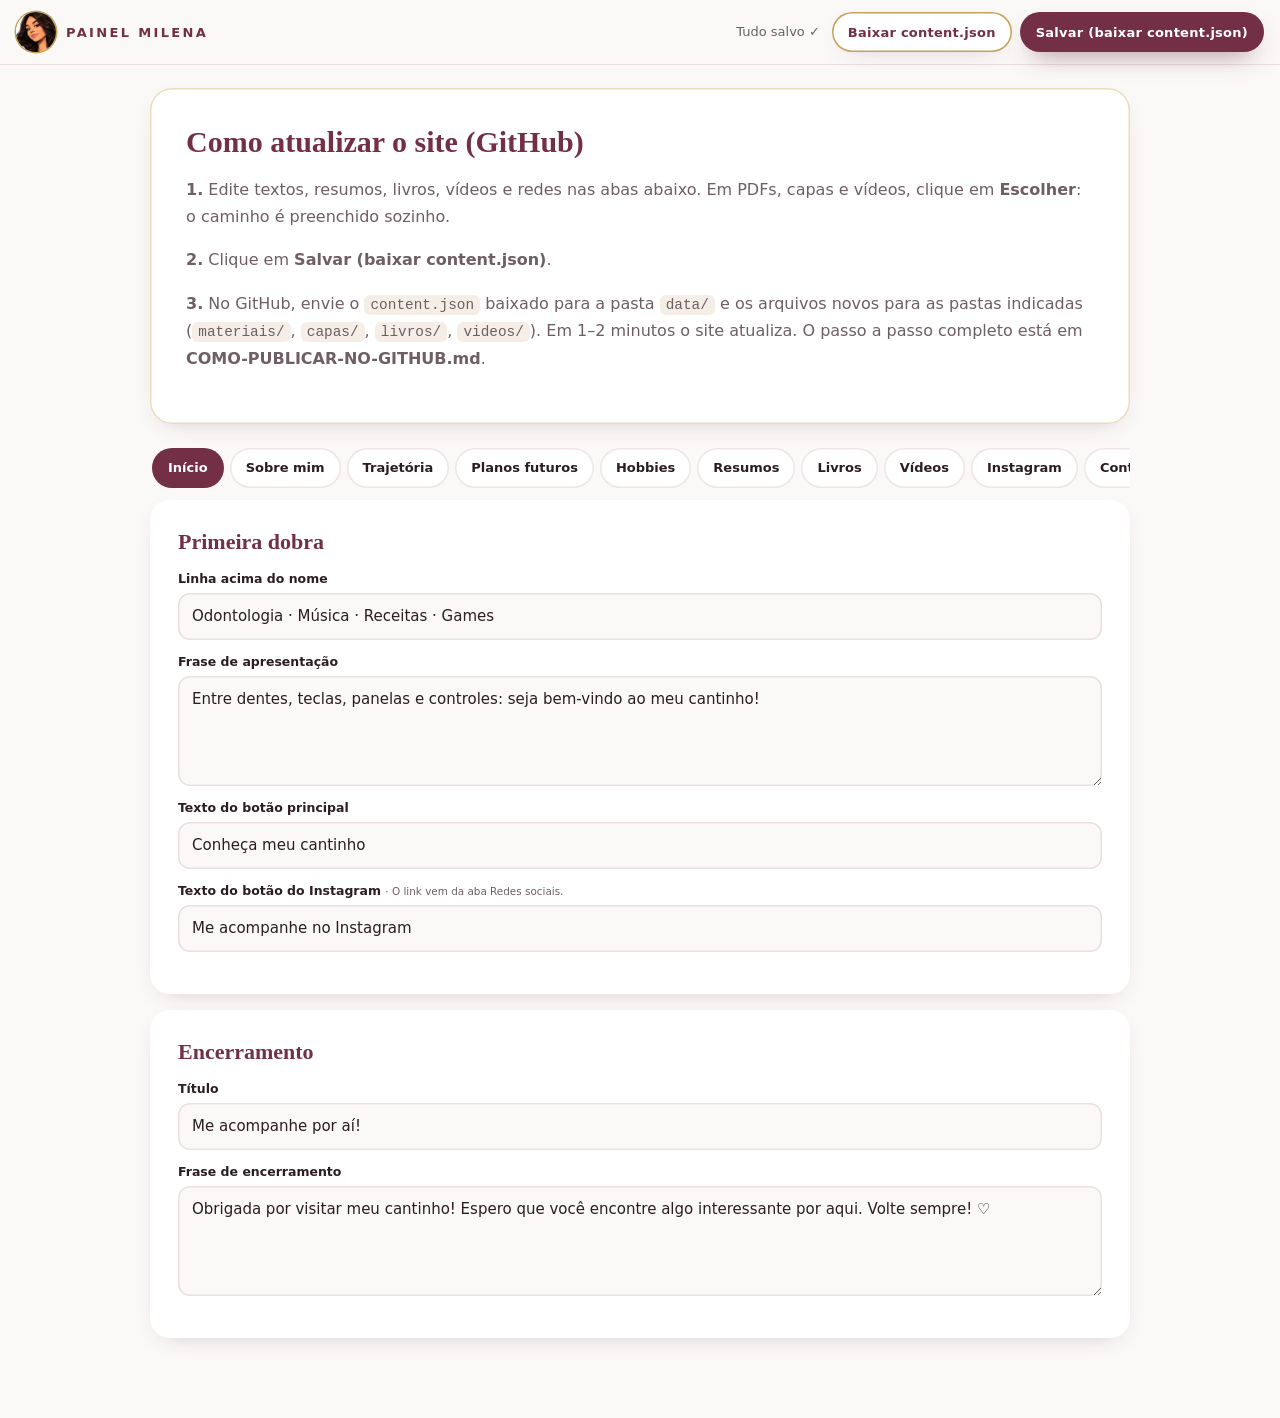
==== commit e2ac65ea: "Atualizar versão do CSS para forçar recarga Co-Authored-By: Claude Opus 5.5 <noreply@anthropic.com>" ====
--- a/admin.html
+++ b/admin.html
@@ -8,8 +8,8 @@
 <meta http-equiv="Content-Security-Policy" content="default-src 'self'; script-src 'self' https://cdn.jsdelivr.net; style-src 'self' 'unsafe-inline' https://fonts.googleapis.com; font-src https://fonts.gstatic.com; img-src 'self' data: blob: https://i.ytimg.com https://*.supabase.co; connect-src 'self' https://*.supabase.co wss://*.supabase.co https://cdn.jsdelivr.net; frame-src 'none'; object-src 'none'; base-uri 'self'; form-action 'self'">
 <link rel="icon" href="assets/favicon.svg" type="image/svg+xml">
 <link rel="stylesheet" href="https://fonts.googleapis.com/css2?family=Caveat:wght@700&family=Fraunces:opsz,wght@9..144,600&family=Montserrat:wght@400;500;600;700;800&display=swap">
-<link rel="stylesheet" href="css/styles.css?v=5">
-<link rel="stylesheet" href="css/admin.css?v=5">
+<link rel="stylesheet" href="css/styles.css?v=6">
+<link rel="stylesheet" href="css/admin.css?v=6">
 </head>
 <body class="admin">
   <header class="a-top">
@@ -52,6 +52,6 @@
   </main>
 
   <div class="a-toast" id="a-toast" role="status" aria-live="polite"></div>
-  <script type="module" src="js/admin.js?v=5"></script>
+  <script type="module" src="js/admin.js?v=6"></script>
 </body>
 </html>
--- a/css/styles.css
+++ b/css/styles.css
@@ -437,29 +437,123 @@
 .disclaimer { margin: 30px auto 0; max-width: 62ch; text-align: center; font-size: 13.5px; color: var(--muted); display: flex; gap: 8px; justify-content: center; align-items: center; }
 .disclaimer::before { content: "i"; flex: none; width: 20px; height: 20px; border-radius: 50%; display: grid; place-items: center; font: 700 12px/1 var(--f-serif); font-style: italic; color: var(--gold-2); box-shadow: inset 0 0 0 1.3px var(--gold); }
 
-/* ── books / shelf ── */
-.books { background: linear-gradient(var(--off), var(--cream)); }
-.shelf { position: relative; display: flex; align-items: flex-end; gap: clamp(14px, 3vw, 28px); padding: 30px clamp(14px, 3vw, 32px) 0; overflow-x: auto; scroll-snap-type: x proximity; -webkit-overflow-scrolling: touch; }
-.shelf::after { content: ""; position: sticky; }
-.shelf-board { height: 18px; margin-top: -2px; border-radius: 4px; background: linear-gradient(#fff, var(--cream)); box-shadow: 0 1px 0 var(--gold-soft), 0 18px 30px -18px rgba(114, 47, 69, .5), inset 0 -2px 0 var(--gold-soft); }
-.book { flex: none; scroll-snap-align: start; width: clamp(140px, 36vw, 180px); border: 0; padding: 0; background: none; cursor: pointer; text-align: left; transform-origin: 50% 100%; transition: transform .45s var(--ease); }
-.book:hover, .book:focus-visible { transform: translateY(-10px) rotate(-1.5deg); }
-.book-cover { position: relative; aspect-ratio: 3 / 4.2; border-radius: 4px 10px 10px 4px; overflow: hidden; box-shadow: 0 18px 30px -16px rgba(44, 29, 35, .55), inset 6px 0 0 rgba(0, 0, 0, .14); background: linear-gradient(150deg, var(--c1, var(--wine)), var(--c2, var(--wine-3))); color: #fff; display: flex; flex-direction: column; justify-content: space-between; padding: 16px 14px 14px 20px; }
+/* ── books / bookcase ── */
+.books { background: linear-gradient(var(--off), var(--cream));
+  --wood-hi: #E7CDA6; --wood: #C99E6E; --wood-2: #A87A4D; --wood-3: #7A5233; --wood-back: #EBDDC8;
+  --board-h: 20px; }
+.chip--mark::before { content: ""; width: 9px; height: 13px; background: var(--gold); clip-path: polygon(0 0, 100% 0, 100% 100%, 50% 72%, 0 100%); }
+.chip--mark[aria-pressed="true"]::before { background: var(--gold-soft); }
+
+/* the case: wooden frame around a darker back panel */
+.bookcase { position: relative; padding: 14px 14px 0; border-radius: 14px 14px 6px 6px;
+  background:
+    repeating-linear-gradient(90deg, rgba(122, 82, 51, .06) 0 2px, transparent 2px 9px, rgba(122, 82, 51, .04) 9px 10px, transparent 10px 23px),
+    linear-gradient(180deg, var(--wood-hi), var(--wood) 55%, var(--wood-2));
+  box-shadow: 0 30px 50px -30px rgba(63, 23, 36, .55), inset 0 1px 0 rgba(255, 255, 255, .5), inset 0 -2px 0 rgba(0, 0, 0, .08); }
+.bookcase::before { content: ""; position: absolute; left: 6px; right: 6px; top: 5px; height: 2px; border-radius: 2px; background: rgba(255, 255, 255, .35); }
+
+.shelf { position: relative; display: flex; align-items: flex-end; gap: clamp(12px, 2.4vw, 22px);
+  min-height: 300px; padding: 34px clamp(16px, 3vw, 30px) var(--board-h);
+  overflow-x: auto; overflow-y: hidden; scroll-snap-type: x proximity; scroll-padding-inline: clamp(16px, 3vw, 30px); -webkit-overflow-scrolling: touch; overscroll-behavior-x: contain;
+  border-radius: 8px 8px 0 0;
+  background:
+    /* shelf board the books stand on (fixed while the books scroll) */
+    linear-gradient(180deg, var(--wood-hi) 0, var(--wood) 4px, var(--wood-2) calc(100% - 3px), var(--wood-3)) bottom / 100% var(--board-h) no-repeat,
+    /* soft shadow the board casts on the back panel */
+    linear-gradient(0deg, rgba(63, 23, 36, .22), transparent) bottom var(--board-h) left 0 / 100% 26px no-repeat,
+    /* top inner shadow */
+    linear-gradient(180deg, rgba(63, 23, 36, .22), transparent 28px),
+    /* back panel grain */
+    repeating-linear-gradient(90deg, rgba(122, 82, 51, .05) 0 1px, transparent 1px 14px, rgba(122, 82, 51, .035) 14px 16px, transparent 16px 37px),
+    var(--wood-back);
+  box-shadow: inset 6px 0 10px -6px rgba(63, 23, 36, .35), inset -6px 0 10px -6px rgba(63, 23, 36, .35); }
+/* Firefox: the scrollbar is the shelf's front edge (Chrome ignores ::-webkit-scrollbar when this is set) */
+@supports not selector(::-webkit-scrollbar) { .shelf { scrollbar-width: auto; scrollbar-color: var(--gold) var(--wood-3); } }
+.shelf:focus-visible { outline: 2px solid var(--wine); outline-offset: 3px; }
+
+/* WebKit/Blink: scrollbar = front lip of the shelf with a brass slider */
+.shelf::-webkit-scrollbar { height: 16px; }
+.shelf::-webkit-scrollbar-track { border-radius: 0 0 6px 6px;
+  background: linear-gradient(180deg, var(--wood-3), #5E3E26 40%, var(--wood-3)); box-shadow: inset 0 2px 3px rgba(0, 0, 0, .35); }
+.shelf::-webkit-scrollbar-thumb { border-radius: 999px; border: 4px solid transparent; background-clip: padding-box;
+  background-color: var(--gold); background-image: linear-gradient(180deg, rgba(255, 255, 255, .55), rgba(255, 255, 255, 0) 55%, rgba(0, 0, 0, .18)); }
+.shelf::-webkit-scrollbar-thumb:hover { background-color: var(--gold-2); }
+.shelf::-webkit-scrollbar-button { display: none; width: 0; height: 0; }
+
+/* scroll arrows sit on the frame */
+.shelf-nav { position: absolute; z-index: 3; top: 50%; translate: 0 -50%; width: 44px; height: 44px; border-radius: 50%; border: 0; cursor: pointer;
+  display: grid; place-items: center; font-size: 20px; color: var(--wine); background: rgba(255, 255, 255, .92);
+  box-shadow: 0 10px 22px -10px rgba(63, 23, 36, .6), inset 0 0 0 1.5px var(--gold-soft); transition: transform .25s var(--ease), background .25s; }
+.shelf-nav:hover { background: #fff; transform: scale(1.06); }
+.shelf-nav--prev { left: -8px; } .shelf-nav--prev svg { transform: scaleX(-1); }
+.shelf-nav--next { right: -8px; }
+@media (hover: none) { .shelf-nav { display: none; } }
+
+/* area divider: a brass label plate on a little bookend */
+.shelf-tag { flex: none; scroll-snap-align: start; align-self: flex-end; display: flex; align-items: flex-end; justify-content: center; width: 34px; height: 210px; padding-bottom: 10px;
+  border-radius: 6px 6px 0 0; background: linear-gradient(90deg, var(--wood-2), var(--wood) 40%, var(--wood-2));
+  box-shadow: 4px 0 10px -6px rgba(63, 23, 36, .5), inset 0 1px 0 rgba(255, 255, 255, .35); }
+.shelf-tag span { writing-mode: vertical-rl; rotate: 180deg; padding: 10px 4px; border-radius: 4px; max-height: 190px; overflow: hidden; text-overflow: ellipsis; white-space: nowrap;
+  font: 700 10px/1 var(--f-sans); letter-spacing: .14em; text-transform: uppercase; color: var(--wine-3);
+  background: linear-gradient(90deg, #E9D39B, var(--gold) 60%, var(--gold-2)); box-shadow: inset 0 0 0 1px rgba(255, 255, 255, .35), 0 1px 2px rgba(0, 0, 0, .25); }
+
+.book { position: relative; flex: none; scroll-snap-align: start; width: clamp(132px, 34vw, 168px); transform-origin: 50% 100%; rotate: var(--tilt, 0deg); transition: transform .45s var(--ease); }
+.book-open { display: block; width: 100%; border: 0; padding: 0; background: none; cursor: pointer; text-align: left; }
+.book:hover, .book:focus-within { transform: translateY(-10px) rotate(-1.5deg); }
+.book-cover { position: relative; aspect-ratio: 3 / 4.2; border-radius: 4px 10px 10px 4px; overflow: hidden; box-shadow: 0 18px 22px -16px rgba(44, 29, 35, .7), inset 6px 0 0 rgba(0, 0, 0, .14); background: linear-gradient(150deg, var(--c1, var(--wine)), var(--c2, var(--wine-3))); color: #fff; display: flex; flex-direction: column; justify-content: space-between; padding: 16px 14px 14px 20px; }
 .book-cover::before { content: ""; position: absolute; left: 8px; top: 0; bottom: 0; width: 1.5px; background: rgba(255, 255, 255, .25); }
+.book-cover::after { content: ""; position: absolute; inset: 0; background: linear-gradient(100deg, transparent 55%, rgba(255, 255, 255, .1) 70%, transparent 80%); pointer-events: none; }
 .book-cover img { position: absolute; inset: 0; width: 100%; height: 100%; object-fit: cover; }
 .book-cover .bk-area { font: 700 9.5px/1.3 var(--f-sans); letter-spacing: .16em; text-transform: uppercase; color: var(--gold-soft); }
-.book-cover .bk-title { font: 600 18px/1.12 var(--f-serif); }
+.book-cover .bk-title { font: 600 17px/1.12 var(--f-serif); display: -webkit-box; -webkit-line-clamp: 5; -webkit-box-orient: vertical; overflow: hidden; }
 .book-cover .bk-author { font: 600 11px/1.3 var(--f-sans); opacity: .85; }
 .book-cover .bk-line { height: 1.5px; width: 40%; background: var(--gold); margin: 8px 0; }
-.book-label { margin: 12px 0 0; font: 600 13px/1.35 var(--f-sans); color: var(--ink); }
-.book-label small { display: block; color: var(--muted); font-weight: 500; }
+
+/* bookmark ribbon: peeks out of the top of the cover */
+.bk-mark { position: absolute; z-index: 2; top: -8px; right: 16px; width: 20px; height: 38px; padding: 0; border: 0; cursor: pointer;
+  background: rgba(255, 255, 255, .55); clip-path: polygon(0 0, 100% 0, 100% 100%, 50% 78%, 0 100%);
+  opacity: 0; transition: opacity .25s, height .3s var(--ease), background .25s; }
+.bk-mark::after { content: ""; position: absolute; inset: 2px 2px 4px; background: inherit; clip-path: inherit; filter: brightness(1.15); }
+.book:hover .bk-mark, .book:focus-within .bk-mark, .bk-mark:focus-visible { opacity: 1; }
+.bk-mark:hover { height: 46px; background: var(--gold-soft); }
+.bk-mark[aria-pressed="true"] { opacity: 1; height: 50px; background: linear-gradient(180deg, var(--gold), var(--gold-2)); filter: drop-shadow(0 2px 2px rgba(0, 0, 0, .3)); }
+.bk-mark:focus-visible { outline: none; background: var(--gold-soft); }
+@media (hover: none) { .bk-mark { opacity: .8; } }
+
 .book--slot { cursor: default; }
 .book--slot:hover { transform: none; }
-.book--slot .book-cover { background: transparent; box-shadow: none; border: 1.5px dashed var(--rose); color: var(--rose); align-items: center; justify-content: center; text-align: center; font: 700 22px/1.1 var(--f-hand); }
-.book--slot .book-cover::before { display: none; }
+.book--slot .book-cover { background: rgba(255, 255, 255, .25); box-shadow: none; border: 1.5px dashed var(--wood-2); color: var(--wood-3); align-items: center; justify-content: center; text-align: center; font: 700 22px/1.1 var(--f-hand); }
+.book--slot .book-cover::before, .book--slot .book-cover::after { display: none; }
+
+.shelf-empty { align-self: center; margin: 0 auto 30px; text-align: center; font: 700 26px/1.2 var(--f-hand); color: var(--wood-3); }
+.shelf-empty small { font: 500 14px/1.5 var(--f-sans); color: var(--muted); }
+.shelf-hint { margin: 16px 0 0; text-align: center; font-size: 13px; color: var(--muted); }
 
 /* ── videos ── */
 .videos { background: var(--cream); }
+/* ── instagram ── */
+.insta { background: linear-gradient(var(--cream), var(--off)); }
+.insta-grid { display: flex; flex-wrap: wrap; justify-content: center; align-items: flex-start; gap: 22px; margin-top: 14px; }
+.insta-post { position: relative; border-radius: var(--r); overflow: hidden; background: #fff; box-shadow: var(--shadow-sm), inset 0 0 0 1px var(--line); flex: 1 1 326px; max-width: 370px; min-width: min(100%, 326px); }
+.insta-post::before { content: ""; position: absolute; inset: 0; z-index: 1; background: linear-gradient(110deg, transparent 30%, rgba(244, 231, 233, .8) 50%, transparent 70%) 0 0 / 200% 100%, #fff; animation: insta-shimmer 1.4s linear infinite; transition: opacity .4s; pointer-events: none; }
+.insta-post.is-ready::before { opacity: 0; animation: none; }
+.insta-post iframe { position: relative; display: block; width: 100%; height: 560px; border: 0; background: transparent; }
+@keyframes insta-shimmer { to { background-position: -200% 0, 0 0; } }
+.insta-post--video { margin: 0; aspect-ratio: 9 / 16; background: var(--wine-3); }
+.insta-post--video::before { display: none; }
+.insta-post--wide { flex-basis: 100%; max-width: 880px; }
+.insta-post--video video { position: absolute; inset: 0; width: 100%; height: 100%; object-fit: cover; display: block; cursor: pointer; }
+.insta-post--video::after { content: ""; position: absolute; inset: auto 0 0; height: 30%; background: linear-gradient(transparent, rgba(44, 23, 32, .55)); pointer-events: none; }
+.insta-sound, .insta-link { position: absolute; z-index: 2; display: inline-flex; align-items: center; justify-content: center; gap: 8px; border: 0; color: #fff; cursor: pointer;
+  background: rgba(44, 23, 32, .45); backdrop-filter: blur(8px); -webkit-backdrop-filter: blur(8px); transition: background .25s, transform .25s var(--ease); }
+.insta-sound { top: 12px; right: 12px; width: 44px; height: 44px; border-radius: 50%; font-size: 20px; }
+.insta-sound:hover, .insta-link:hover { background: var(--wine); transform: translateY(-1px); }
+.insta-link { left: 12px; bottom: 12px; min-height: 40px; padding: 0 14px; border-radius: 999px; font: 600 13px/1 var(--f-sans); text-decoration: none; }
+.insta-post--video.is-paused::after { height: 100%; background: rgba(44, 23, 32, .35) center / 64px no-repeat url("data:image/svg+xml,%3Csvg xmlns='http://www.w3.org/2000/svg' viewBox='0 0 24 24' fill='white'%3E%3Cpath d='M8 5.5v13l10.5-6.5L8 5.5Z'/%3E%3C/svg%3E"); }
+.insta-post--video video[controls] { cursor: auto; }
+.insta-post--video:has(video[controls])::after { display: none; }
+.insta-profiles { display: flex; flex-wrap: wrap; justify-content: center; gap: 12px; margin-top: 30px; }
+.insta-profiles:empty { display: none; }
 .video-grid { display: grid; gap: 18px; grid-template-columns: repeat(auto-fill, minmax(min(100%, 300px), 1fr)); margin-top: 14px; }
 .video { border-radius: var(--r); background: #fff; overflow: hidden; box-shadow: var(--shadow-sm); transition: transform .45s var(--ease), box-shadow .45s; }
 .video:hover { transform: translateY(-5px); box-shadow: var(--shadow); }
@@ -470,6 +564,12 @@
 .thumb .play .ic { fill: currentColor; margin-left: 3px; }
 .video:hover .play { transform: scale(1.1); }
 .video-body { padding: 16px 18px 20px; }
+.video--feature { grid-column: 1 / -1; width: 100%; max-width: 880px; justify-self: center; }
+.video--auto:hover { transform: none; }
+.thumb--auto { cursor: default; }
+.thumb--auto video { pointer-events: auto; cursor: pointer; }
+.thumb--auto.is-paused::after { content: ""; position: absolute; inset: 0; pointer-events: none; background: rgba(44, 23, 32, .35) center / 64px no-repeat url("data:image/svg+xml,%3Csvg xmlns='http://www.w3.org/2000/svg' viewBox='0 0 24 24' fill='white'%3E%3Cpath d='M8 5.5v13l10.5-6.5L8 5.5Z'/%3E%3C/svg%3E"); }
+@media (min-width: 900px) { .video--feature .video-body { padding: 20px 26px 24px; } .video--feature h3 { font-size: 24px; } }
 .video-body .tag { font: 700 10.5px/1.2 var(--f-sans); letter-spacing: .16em; text-transform: uppercase; color: var(--gold-2); }
 .video-body h3 { margin: 6px 0 6px; font: 600 19px/1.3 var(--f-serif); color: var(--wine); }
 .video-body p { margin: 0; font-size: 14.5px; color: var(--muted); }
@@ -513,7 +613,8 @@
 .modal-pad p { color: var(--muted); }
 .book-detail { display: grid; gap: 24px; padding: 30px clamp(20px, 4vw, 34px); }
 .book-detail .book { width: 160px; margin: 0 auto; cursor: default; }
-.book-detail .book:hover { transform: none; }
+.book-detail .book:hover, .book-detail .book:focus-within { transform: none; }
+.book-detail .bk-mark { opacity: 1; }
 .dl { margin: 10px 0 18px; display: grid; grid-template-columns: auto 1fr; gap: 6px 14px; font-size: 14.5px; }
 .dl dt { font-weight: 700; color: var(--gold-2); }
 .dl dd { margin: 0; }
@@ -528,7 +629,7 @@
   html { scroll-behavior: auto; }
   .js .reveal, .js .polaroid.reveal { opacity: 1; transform: none; transition: none; }
   .js .polaroid.reveal { transform: rotate(-3deg); }
-  .hero-pattern, .scroll-hint span, .portrait-orbit { animation: none; }
+  .hero-pattern, .scroll-hint span, .portrait-orbit, .insta-post::before { animation: none; }
   .orbit, .badge > i { animation-duration: 90s; }
-  .btn:hover, .doc:hover, .hobby:hover, .video:hover, .tl-card:hover { transform: none; }
-}
+  .btn:hover, .doc:hover, .hobby:hover, .video:hover, .tl-card:hover, .book:hover, .book:focus-within { transform: none; }
+}
